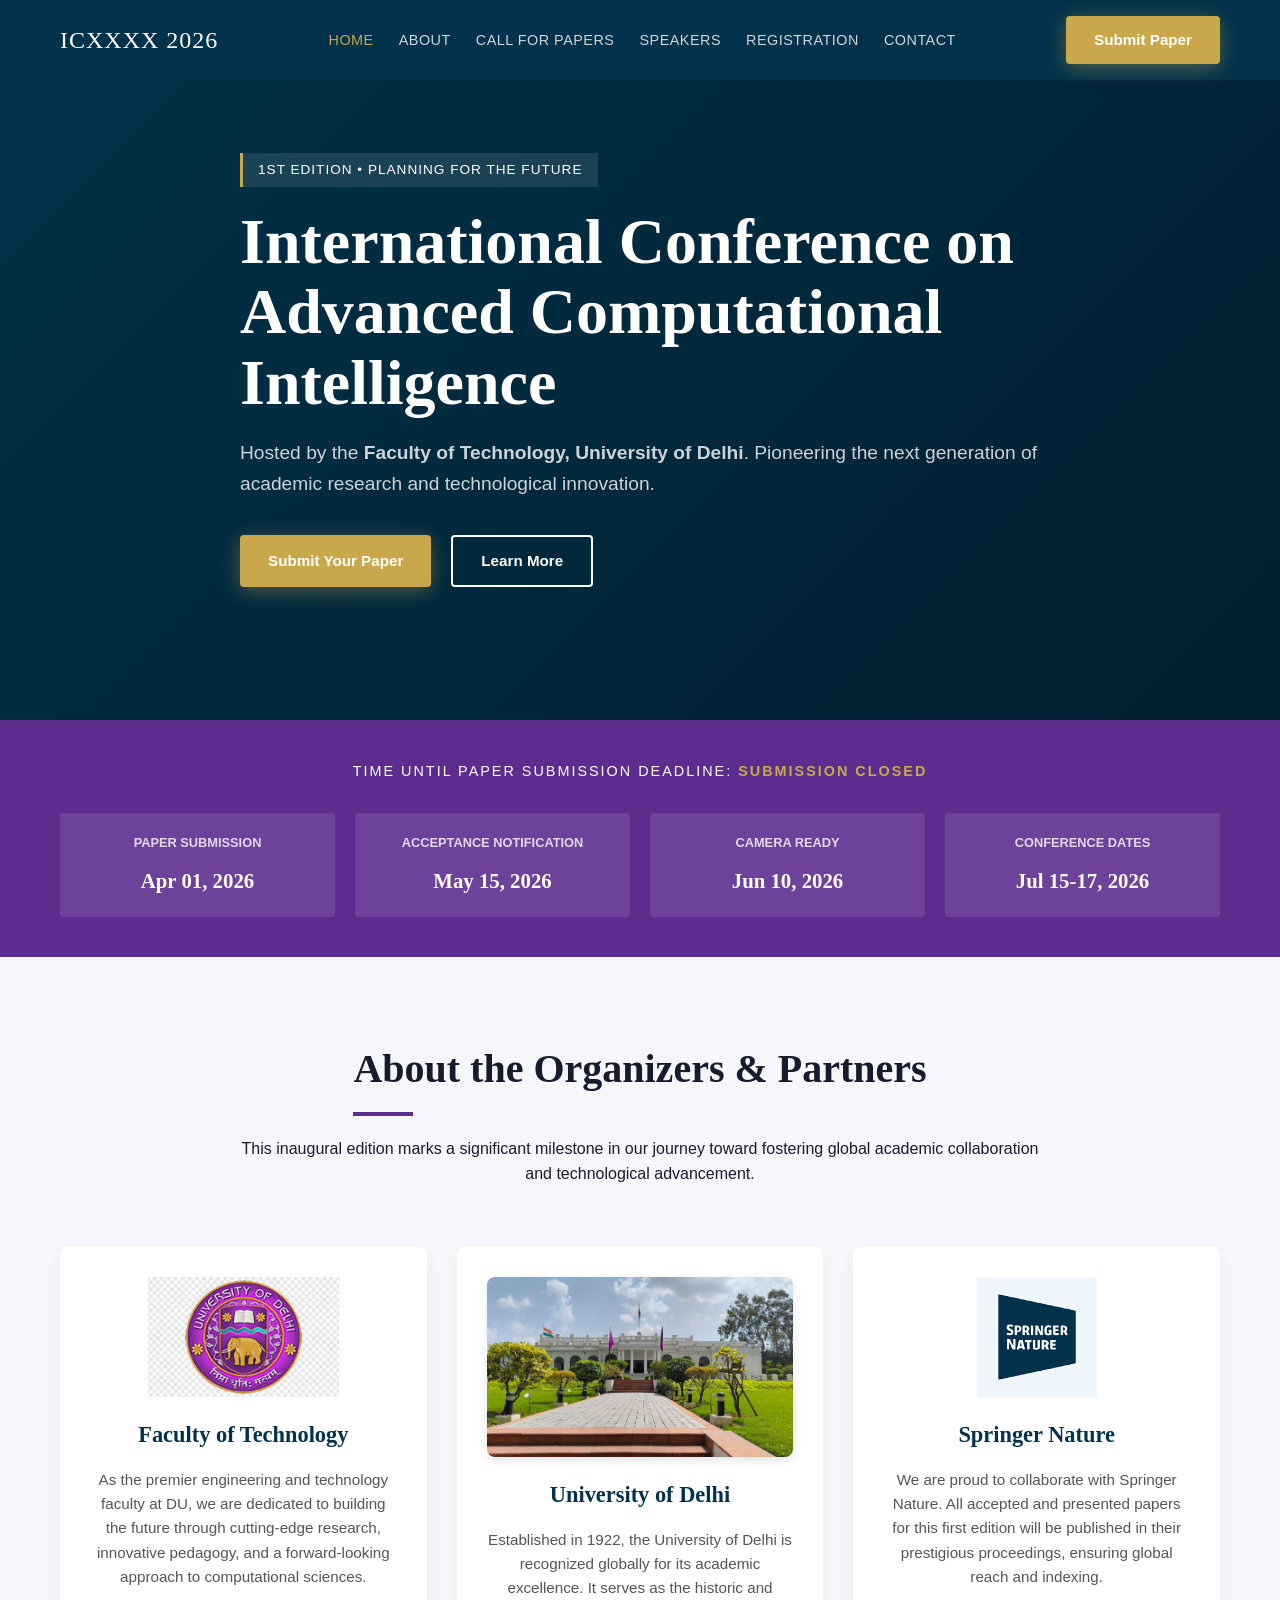
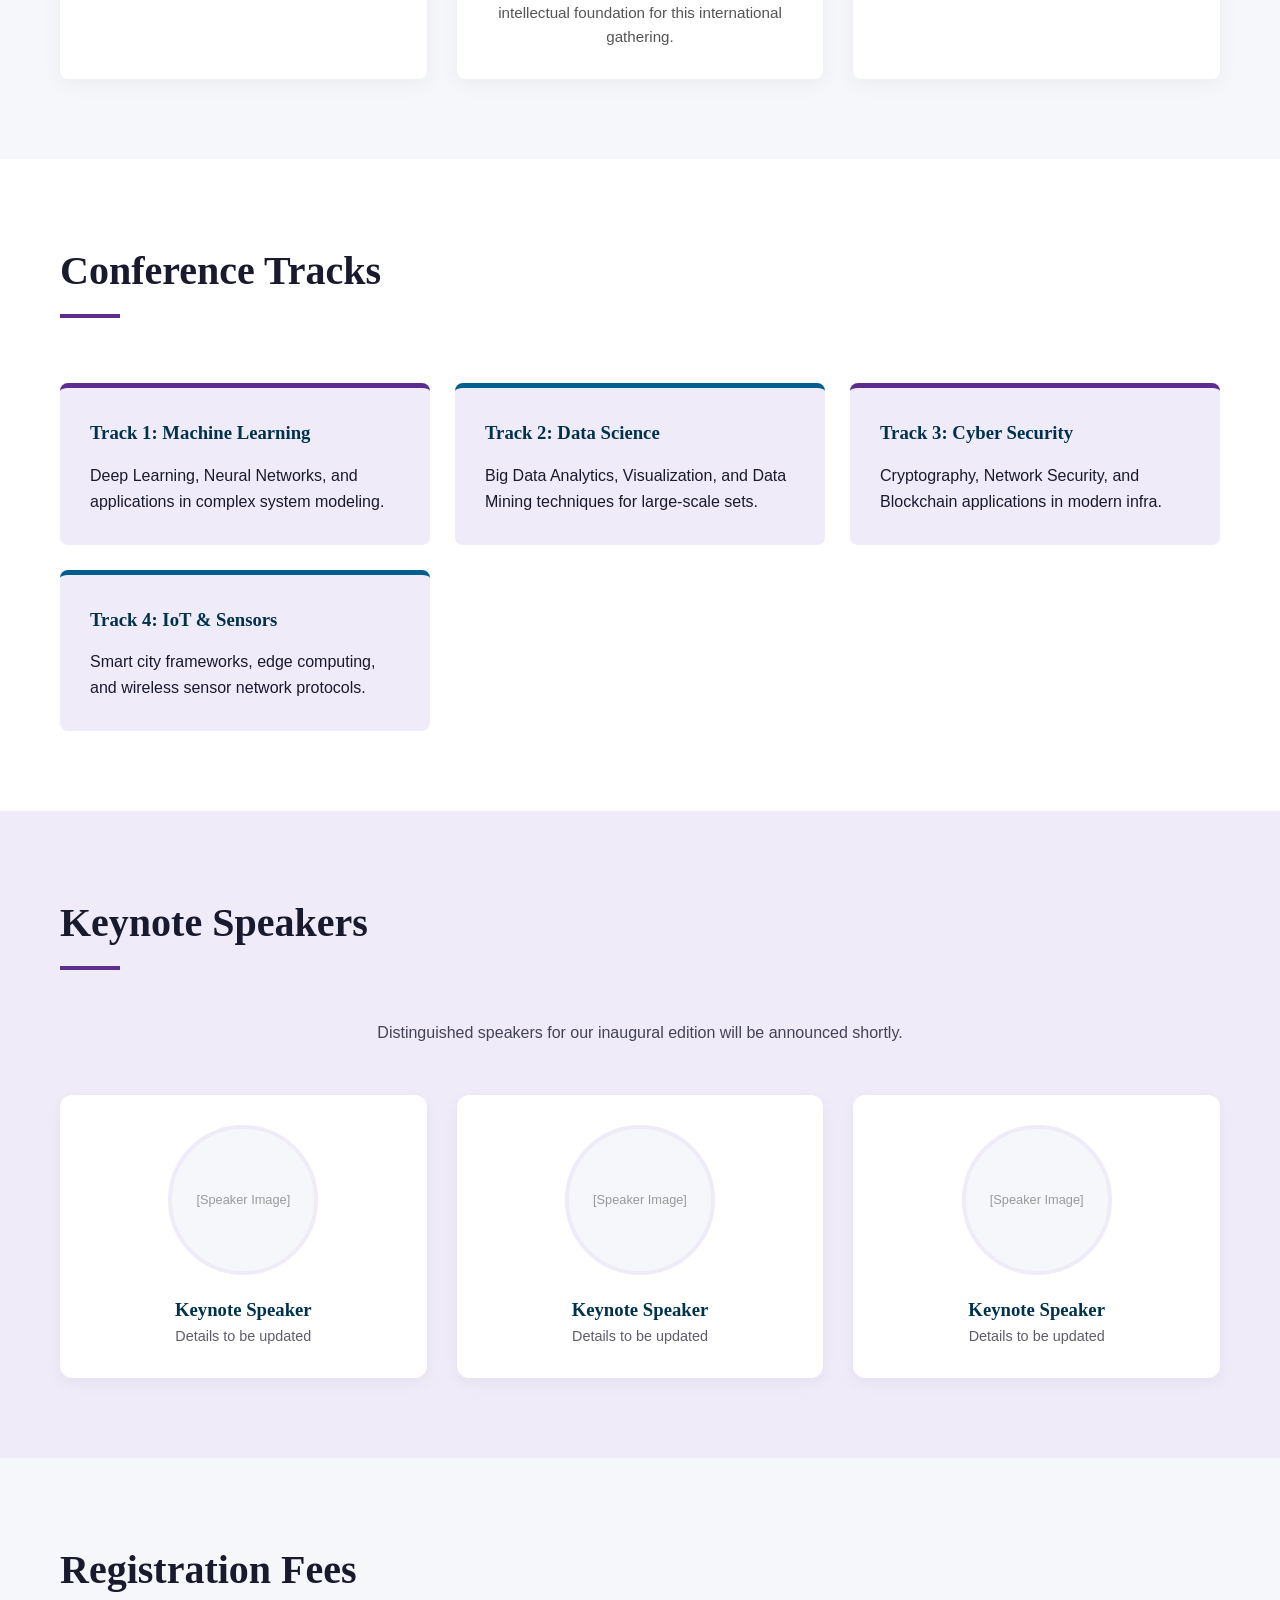
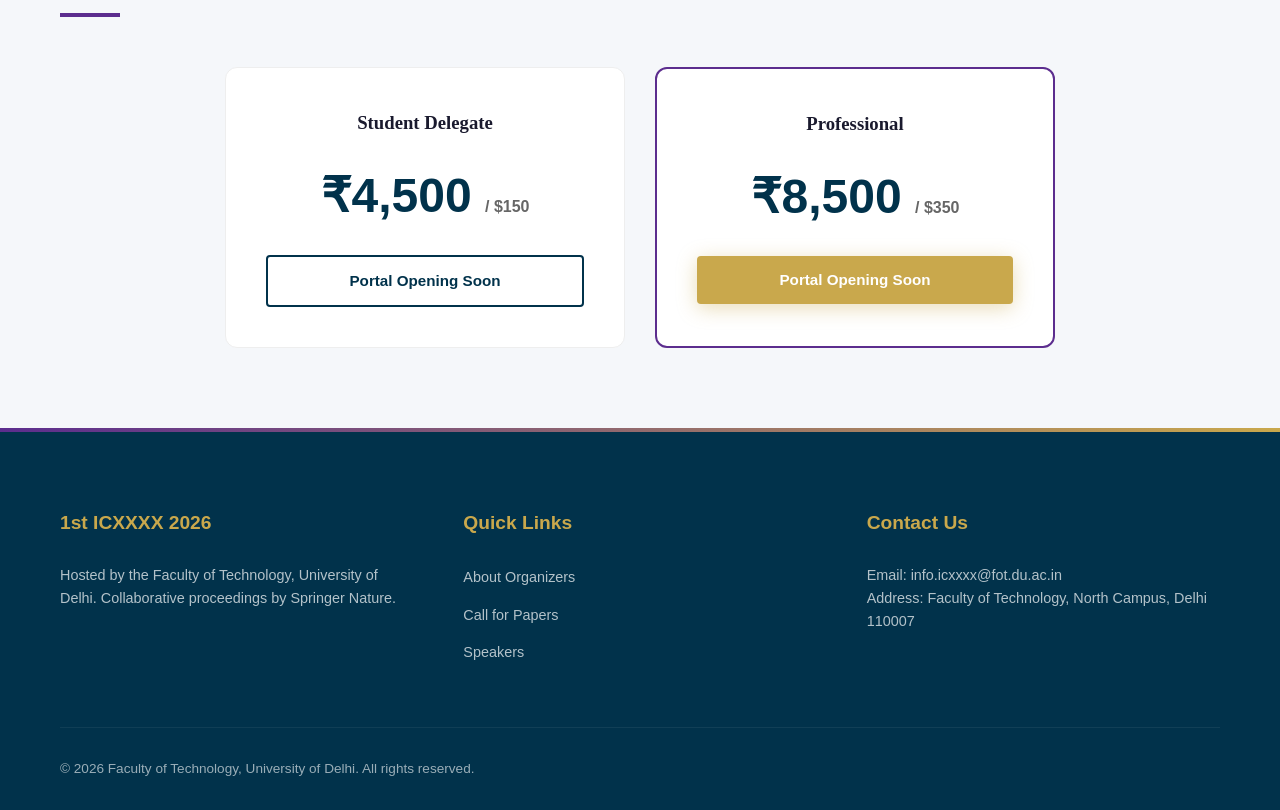
==== index.html @ 498c38d0 "Initial commit: Setup conference website with styling and images" ====
<!DOCTYPE html>
<html lang="en">
<head>
    <meta charset="UTF-8">
    <meta name="viewport" content="width=device-width, initial-scale=1.0">
    <title>1st ICXXXX 2026 | Faculty of Technology, University of Delhi</title>
    
    <meta http-equiv="Content-Security-Policy" content="default-src 'self'; style-src 'self' 'unsafe-inline' https://fonts.googleapis.com; font-src 'self' https://fonts.gstatic.com; script-src 'self'; img-src 'self' data: https:;">

    <link rel="preconnect" href="https://fonts.googleapis.com">
    <link rel="preconnect" href="https://fonts.gstatic.com" crossorigin>
    <link href="https://fonts.googleapis.com/css2?family=DM+Sans:ital,opsz,wght@0,9..40,100..1000;1,9..40,100..1000&family=EB+Garamond:ital,wght@0,400..800;1,400..800&display=swap" rel="stylesheet">

    <link rel="stylesheet" href="style.css">
    <script src="script.js" defer></script>
</head>
<body>

    <nav id="navbar">
        <div class="container nav-content">
            <div class="logo">ICXXXX 2026</div>
            <ul class="nav-links">
                <li><a href="#home" class="active">Home</a></li>
                <li><a href="#about">About</a></li>
                <li><a href="#cfp">Call for Papers</a></li>
                <li><a href="#speakers">Speakers</a></li>
                <li><a href="#registration">Registration</a></li>
                <li><a href="#contact">Contact</a></li>
            </ul>
            <a href="#cfp" class="btn btn-gold">Submit Paper</a>
            <div class="hamburger">☰</div>
        </div>
    </nav>

    <main>
        <section class="hero" id="home">
            <div class="container">
                <div class="hero-content reveal">
                    <span class="hero-badge">1st Edition • Planning for the Future</span>
                    <h1>International Conference on Advanced Computational Intelligence</h1>
                    <p>Hosted by the <strong>Faculty of Technology, University of Delhi</strong>. Pioneering the next generation of academic research and technological innovation. </p>
                    
                    <div class="hero-btns">
                        <a href="#cfp" class="btn btn-gold">Submit Your Paper</a>
                        <a href="#about" class="btn btn-outline">Learn More</a>
                    </div>
                </div>
            </div>
        </section>

        <section class="dates-strip">
            <div class="container">
                <div class="countdown-container">
                    Time until Paper Submission Deadline: <span id="timer" style="color: var(--gold); font-weight: bold;">-- : -- : -- : --</span>
                </div>
                <div class="dates-grid">
                    <div class="date-card">
                        <h4>Paper Submission</h4>
                        <div class="date-val">Apr 01, 2026</div>
                    </div>
                    <div class="date-card">
                        <h4>Acceptance Notification</h4>
                        <div class="date-val">May 15, 2026</div>
                    </div>
                    <div class="date-card">
                        <h4>Camera Ready</h4>
                        <div class="date-val">Jun 10, 2026</div>
                    </div>
                    <div class="date-card">
                        <h4>Conference Dates</h4>
                        <div class="date-val">Jul 15-17, 2026</div>
                    </div>
                </div>
            </div>
        </section>

        <section class="section-padding" id="about">
            <div class="container">
                <div class="reveal" style="text-align: center; margin-bottom: 60px;">
                    <h2 class="section-title" style="margin: 0 auto 20px;">About the Organizers & Partners</h2>
                    <p style="max-width: 800px; margin: 0 auto;">This inaugural edition marks a significant milestone in our journey toward fostering global academic collaboration and technological advancement.</p>
                </div>

                <div class="about-collaborators">
                    <div class="collab-card reveal">
                        <div class="logo-wrapper">
                            <img src="images/du_logo.jpeg" alt="University of Delhi Logo" class="collab-logo">
                        </div>
                        <h3>Faculty of Technology</h3>
                        <p>As the premier engineering and technology faculty at DU, we are dedicated to building the future through cutting-edge research, innovative pedagogy, and a forward-looking approach to computational sciences.</p>
                    </div>

                    <div class="collab-card reveal">
                        <div class="photo-wrapper">
                            <img src="images/vice_regal_lodge.webp" alt="Vice Regal Lodge, University of Delhi" class="collab-photo">
                        </div>
                        <h3>University of Delhi</h3>
                        <p>Established in 1922, the University of Delhi is recognized globally for its academic excellence. It serves as the historic and intellectual foundation for this international gathering.</p>
                    </div>

                    <div class="collab-card reveal">
                        <div class="logo-wrapper">
                            <img src="images/springer_logo.png" alt="Springer Nature Logo" class="collab-logo">
                        </div>
                        <h3>Springer Nature</h3>
                        <p>We are proud to collaborate with Springer Nature. All accepted and presented papers for this first edition will be published in their prestigious proceedings, ensuring global reach and indexing.</p>
                    </div>
                </div>
            </div>
        </section>

        <section class="section-padding" id="cfp" style="background: var(--white);">
            <div class="container">
                <h2 class="section-title">Conference Tracks</h2>
                <div class="tracks-grid">
                    <div class="track-card reveal">
                        <h3>Track 1: Machine Learning</h3>
                        <p>Deep Learning, Neural Networks, and applications in complex system modeling.</p>
                    </div>
                    <div class="track-card reveal">
                        <h3>Track 2: Data Science</h3>
                        <p>Big Data Analytics, Visualization, and Data Mining techniques for large-scale sets.</p>
                    </div>
                    <div class="track-card reveal">
                        <h3>Track 3: Cyber Security</h3>
                        <p>Cryptography, Network Security, and Blockchain applications in modern infra.</p>
                    </div>
                    <div class="track-card reveal">
                        <h3>Track 4: IoT & Sensors</h3>
                        <p>Smart city frameworks, edge computing, and wireless sensor network protocols.</p>
                    </div>
                </div>
            </div>
        </section>

        <section class="section-padding" id="speakers" style="background: var(--lavender);">
            <div class="container">
                <h2 class="section-title" style="text-align: center; margin: 0 auto 50px;">Keynote Speakers</h2>
                <p style="text-align: center; margin-bottom: 50px; opacity: 0.8;">Distinguished speakers for our inaugural edition will be announced shortly.</p>
                
                <div class="speaker-grid">
                    <div class="speaker-card reveal">
                        <div class="speaker-img-placeholder">
                            <span>[Speaker Image]</span>
                        </div>
                        <h3 style="color: var(--navy);">Keynote Speaker</h3>
                        <p style="font-size: 0.9rem; opacity: 0.7;">Details to be updated</p>
                    </div>
                    <div class="speaker-card reveal">
                        <div class="speaker-img-placeholder">
                            <span>[Speaker Image]</span>
                        </div>
                        <h3 style="color: var(--navy);">Keynote Speaker</h3>
                        <p style="font-size: 0.9rem; opacity: 0.7;">Details to be updated</p>
                    </div>
                    <div class="speaker-card reveal">
                        <div class="speaker-img-placeholder">
                            <span>[Speaker Image]</span>
                        </div>
                        <h3 style="color: var(--navy);">Keynote Speaker</h3>
                        <p style="font-size: 0.9rem; opacity: 0.7;">Details to be updated</p>
                    </div>
                </div>
            </div>
        </section>

        <section class="section-padding" id="registration" style="background: var(--offwhite);">
            <div class="container">
                <h2 class="section-title" style="text-align: center; margin: 0 auto 50px;">Registration Fees</h2>
                <div class="pricing-grid">
                    <div class="price-card reveal">
                        <h3>Student Delegate</h3>
                        <div class="price">₹4,500 <span>/ $150</span></div>
                        <a href="#" class="btn btn-outline" style="width: 100%; border-color: var(--navy); color: var(--navy);">Portal Opening Soon</a>
                    </div>
                    <div class="price-card featured reveal">
                        <h3>Professional</h3>
                        <div class="price">₹8,500 <span>/ $350</span></div>
                        <a href="#" class="btn btn-gold" style="width: 100%;">Portal Opening Soon</a>
                    </div>
                </div>
            </div>
        </section>
    </main>

    <footer id="contact">
        <div class="container">
            <div class="footer-grid">
                <div class="footer-col">
                    <h4>1st ICXXXX 2026</h4>
                    <p style="opacity: 0.7; font-size: 0.9rem;">Hosted by the Faculty of Technology, University of Delhi. Collaborative proceedings by Springer Nature.</p>
                </div>
                <div class="footer-col">
                    <h4>Quick Links</h4>
                    <ul class="footer-links">
                        <li><a href="#about">About Organizers</a></li>
                        <li><a href="#cfp">Call for Papers</a></li>
                        <li><a href="#speakers">Speakers</a></li>
                    </ul>
                </div>
                <div class="footer-col">
                    <h4>Contact Us</h4>
                    <p style="opacity: 0.7; font-size: 0.9rem;">Email: info.icxxxx@fot.du.ac.in<br>Address: Faculty of Technology, North Campus, Delhi 110007</p>
                </div>
            </div>
            <div class="bottom-bar">
                <div>&copy; 2026 Faculty of Technology, University of Delhi. All rights reserved.</div>
            </div>
        </div>
    </footer>
</body>
</html>
---- style.css ----
:root {
    --navy: #01324B;
    --purple: #5C2D8E;
    --blue: #025E8D;
    --gold: #C9A84C;
    --red: #BE1818;
    --lavender: #F0EBF8;
    --offwhite: #F5F7FA;
    --text: #1A1A2E;
    --white: #FFFFFF;
    --transition: all 0.3s cubic-bezier(0.4, 0, 0.2, 1);
}

* { margin: 0; padding: 0; box-sizing: border-box; }
html { scroll-behavior: smooth; }
body { font-family: 'DM Sans', sans-serif; background-color: var(--offwhite); color: var(--text); line-height: 1.6; overflow-x: hidden; }
h1, h2, h3, .serif { font-family: 'EB Garamond', serif; font-weight: 600; }
ul { list-style: none; }
a { text-decoration: none; color: inherit; transition: var(--transition); }

.container { max-width: 1200px; margin: 0 auto; padding: 0 20px; }
.section-padding { padding: 80px 0; }

.btn { padding: 12px 28px; border-radius: 4px; font-weight: 600; cursor: pointer; display: inline-flex; align-items: center; justify-content: center; transition: var(--transition); border: none; font-size: 0.95rem; }
.btn-gold { background-color: var(--gold); color: var(--white); box-shadow: 0 4px 20px rgba(201, 168, 76, 0.4); }
.btn-gold:hover { transform: translateY(-2px); box-shadow: 0 6px 25px rgba(201, 168, 76, 0.6); }
.btn-outline { background: transparent; border: 2px solid var(--white); color: var(--white); }
.btn-outline:hover { background: var(--white); color: var(--navy); }

/* --- NAVBAR --- */
nav { background-color: var(--navy); height: 80px; display: flex; align-items: center; position: fixed; top: 0; width: 100%; z-index: 1000; transition: var(--transition); }
nav.scrolled { height: 70px; box-shadow: 0 10px 30px rgba(0,0,0,0.15); }
.nav-content { display: flex; justify-content: space-between; align-items: center; width: 100%; }
.logo { font-family: 'EB Garamond', serif; color: var(--white); font-size: 1.5rem; letter-spacing: 1px; }
.nav-links { display: flex; gap: 25px; align-items: center; }
.nav-links a { color: rgba(255,255,255,0.8); font-size: 0.9rem; text-transform: uppercase; letter-spacing: 0.5px; }
.nav-links a:hover, .nav-links a.active { color: var(--gold); }
.hamburger { display: none; cursor: pointer; color: white; font-size: 1.5rem; }

/* --- HERO --- */
.hero { padding-top: 140px; padding-bottom: 80px; background: linear-gradient(135deg, var(--navy) 0%, #001f2e 100%); position: relative; color: var(--white); min-height: 80vh; display: flex; align-items: center; }
.hero-content { position: relative; z-index: 1; max-width: 800px; }
.hero-badge { display: inline-block; background: rgba(255,255,255,0.1); padding: 6px 15px; border-left: 3px solid var(--gold); font-size: 0.85rem; margin-bottom: 20px; text-transform: uppercase; letter-spacing: 1px; }
.hero h1 { font-size: 4rem; line-height: 1.1; margin-bottom: 20px; }
.hero p { font-size: 1.2rem; margin-bottom: 35px; color: rgba(255,255,255,0.8); }
.hero-btns { display: flex; gap: 20px; margin-bottom: 40px; }

/* --- DATES STRIP --- */
.dates-strip { background-color: var(--purple); color: var(--white); padding: 40px 0; }
.countdown-container { text-align: center; margin-bottom: 30px; font-size: 0.9rem; text-transform: uppercase; letter-spacing: 2px; }
.dates-grid { display: grid; grid-template-columns: repeat(auto-fit, minmax(200px, 1fr)); gap: 20px; }
.date-card { background: rgba(255,255,255,0.1); padding: 20px; border-radius: 4px; text-align: center; transition: var(--transition); }
.date-card h4 { font-size: 0.8rem; text-transform: uppercase; margin-bottom: 10px; opacity: 0.8; }
.date-card .date-val { font-family: 'EB Garamond', serif; font-size: 1.3rem; font-weight: bold; }

/* --- ABOUT ORGANIZERS --- */
.section-title { font-size: 2.5rem; margin-bottom: 25px; position: relative; padding-bottom: 15px; display: inline-block; }
.section-title::after { content: ''; position: absolute; bottom: 0; left: 0; width: 60px; height: 4px; background: var(--purple); }

.about-collaborators { display: grid; grid-template-columns: repeat(auto-fit, minmax(300px, 1fr)); gap: 30px; margin-top: 40px; }
.collab-card { background: var(--white); padding: 30px; border-radius: 8px; box-shadow: 0 5px 20px rgba(0,0,0,0.05); text-align: center; }
.collab-card h3 { color: var(--navy); margin-bottom: 15px; font-size: 1.4rem; }
.collab-card p { font-size: 0.95rem; color: #555; }

/* --- COLLABORATOR IMAGES --- */
.logo-wrapper { height: 120px; width: 100%; display: flex; align-items: center; justify-content: center; margin-bottom: 20px; }
.collab-logo { max-width: 100%; max-height: 100%; object-fit: contain; }
.photo-wrapper { height: 180px; width: 100%; border-radius: 8px; overflow: hidden; margin-bottom: 20px; box-shadow: 0 4px 10px rgba(0,0,0,0.1); }
.collab-photo { width: 100%; height: 100%; object-fit: cover; }

/* --- CFP TRACKS --- */
.tracks-grid { display: grid; grid-template-columns: repeat(auto-fit, minmax(350px, 1fr)); gap: 25px; margin-top: 40px; }
.track-card { background: var(--lavender); padding: 30px; border-radius: 8px; border-top: 5px solid var(--purple); transition: var(--transition); }
.track-card:nth-child(even) { border-top-color: var(--blue); }
.track-card:hover { transform: translateY(-5px); box-shadow: 0 10px 20px rgba(0,0,0,0.05); }
.track-card h3 { margin-bottom: 15px; color: var(--navy); }

/* --- SPEAKERS --- */
.speaker-grid { display: grid; grid-template-columns: repeat(auto-fit, minmax(250px, 1fr)); gap: 30px; }
.speaker-card { background: var(--white); padding: 30px; text-align: center; border-radius: 12px; box-shadow: 0 5px 15px rgba(0,0,0,0.05); transition: var(--transition); }
.speaker-card:hover { transform: translateY(-10px); }
.speaker-img-placeholder { width: 150px; height: 150px; background: var(--offwhite); border-radius: 50%; margin: 0 auto 20px; border: 4px solid var(--lavender); display: flex; align-items: center; justify-content: center; font-size: 0.8rem; color: #999; text-align: center; }

/* --- REGISTRATION --- */
.pricing-grid { display: flex; justify-content: center; gap: 30px; flex-wrap: wrap; }
.price-card { background: var(--white); padding: 40px; border-radius: 12px; width: 100%; max-width: 400px; text-align: center; border: 1px solid #eee; position: relative; }
.price-card.featured { border: 2px solid var(--purple); transform: scale(1.05); z-index: 2; }
.price-card .price { font-size: 3rem; font-weight: bold; color: var(--navy); margin: 20px 0; }
.price-card .price span { font-size: 1rem; color: #666; }

/* --- FOOTER --- */
footer { background: var(--navy); color: var(--white); padding-top: 80px; position: relative; }
footer::before { content: ''; position: absolute; top: 0; left: 0; width: 100%; height: 4px; background: linear-gradient(90deg, var(--purple), var(--gold)); }
.footer-grid { display: grid; grid-template-columns: repeat(auto-fit, minmax(250px, 1fr)); gap: 50px; padding-bottom: 50px; }
.footer-col h4 { margin-bottom: 25px; font-size: 1.2rem; color: var(--gold); }
.footer-links li { margin-bottom: 12px; }
.footer-links a { opacity: 0.7; font-size: 0.9rem; }
.footer-links a:hover { opacity: 1; padding-left: 5px; color: var(--gold); }
.bottom-bar { border-top: 1px solid rgba(255,255,255,0.1); padding: 30px 0; display: flex; justify-content: space-between; align-items: center; font-size: 0.85rem; opacity: 0.6; }

/* --- ANIMATIONS --- */
.reveal { opacity: 0; transform: translateY(30px); transition: all 0.8s ease-out; }
.reveal.active { opacity: 1; transform: translateY(0); }

/* --- RESPONSIVE --- */
@media (max-width: 992px) { .hero h1 { font-size: 3rem; } .price-card.featured { transform: scale(1); } }
@media (max-width: 768px) { .nav-links { display: none; } .hamburger { display: block; } .hero h1 { font-size: 2.5rem; } .hero-btns { flex-direction: column; } }
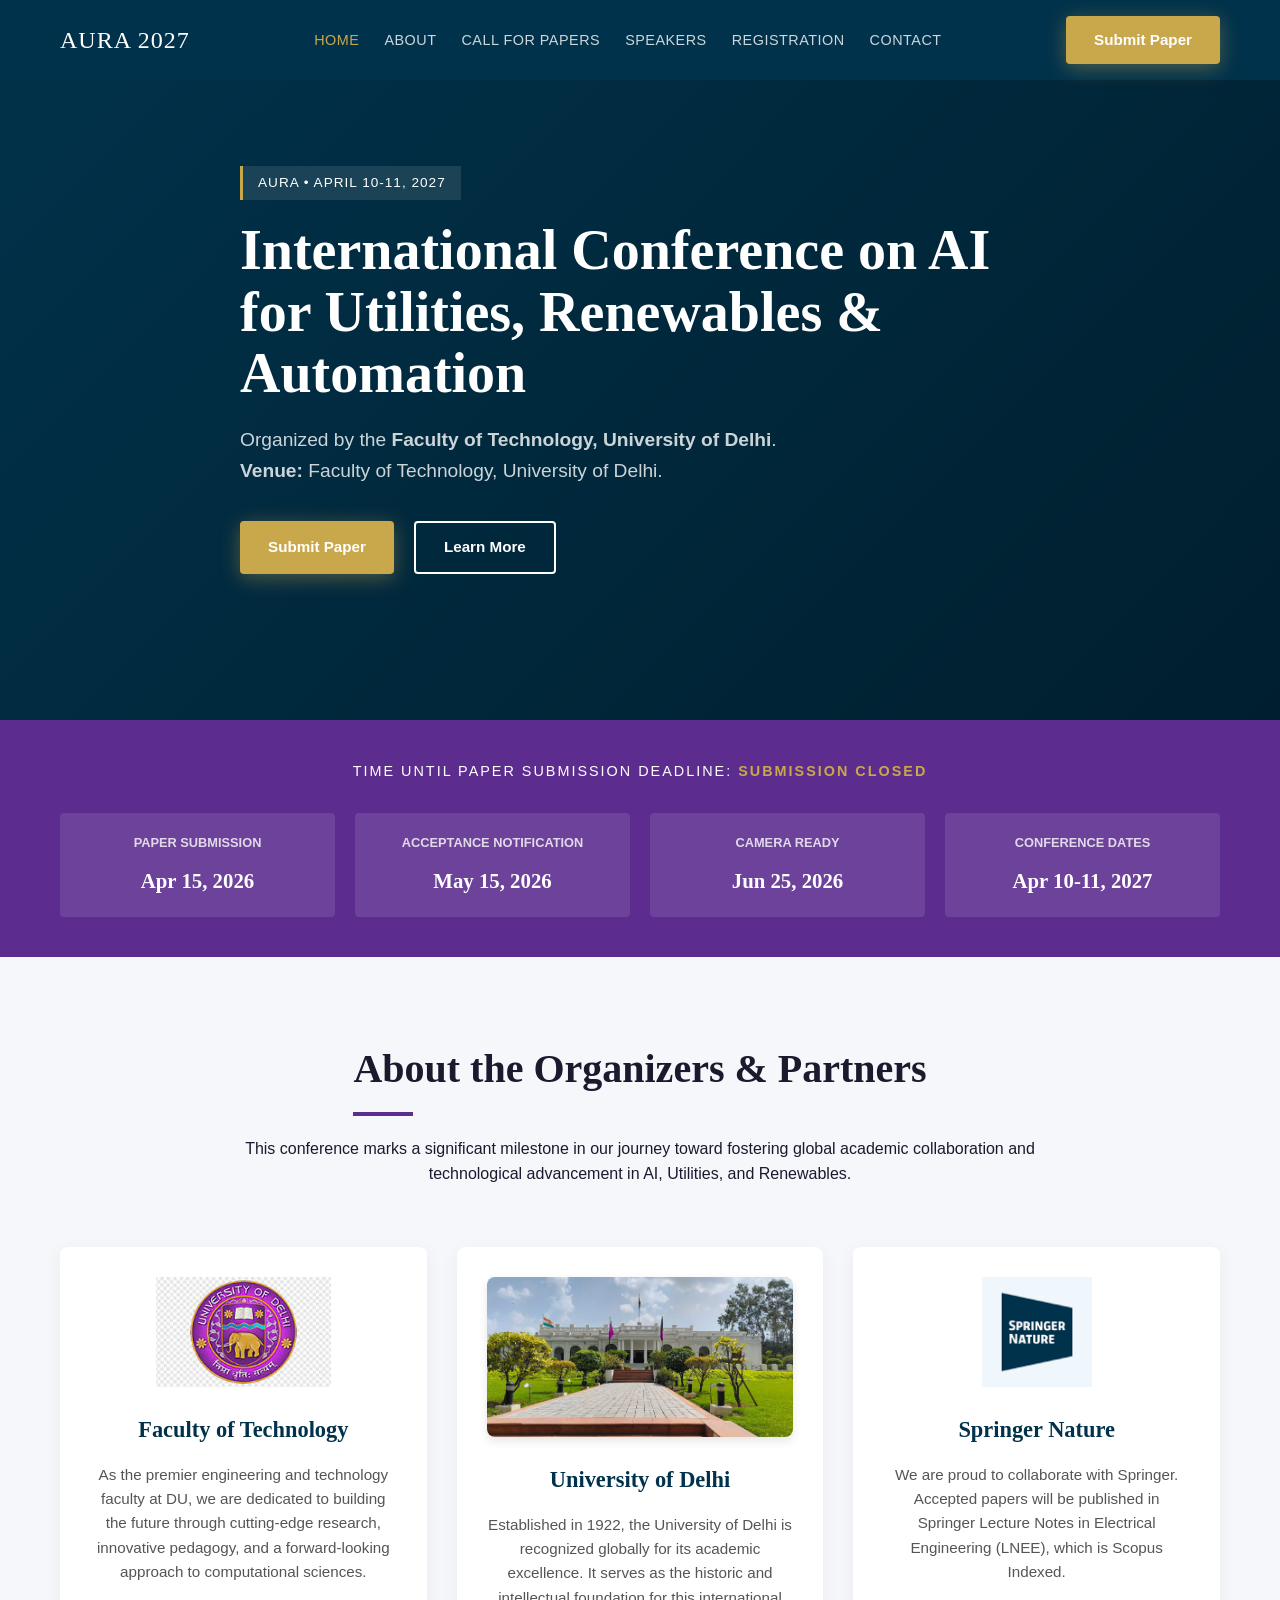
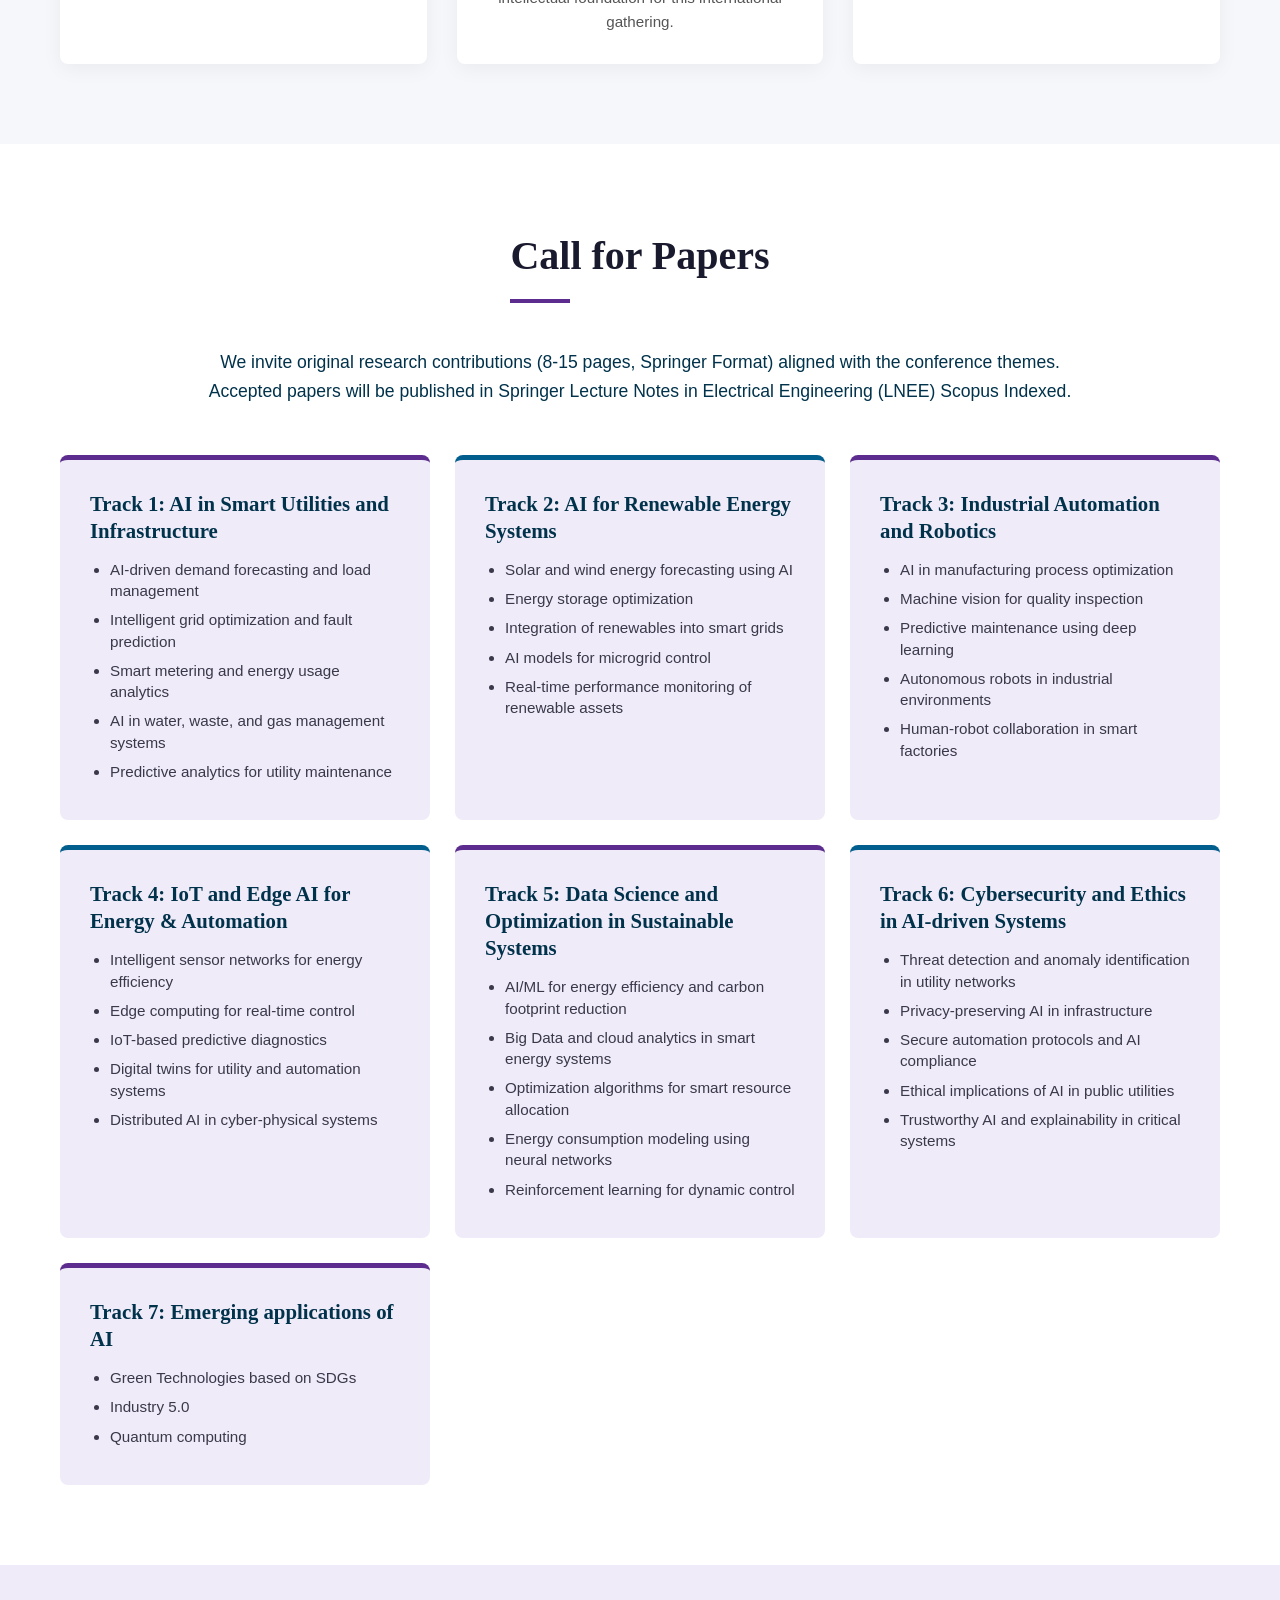
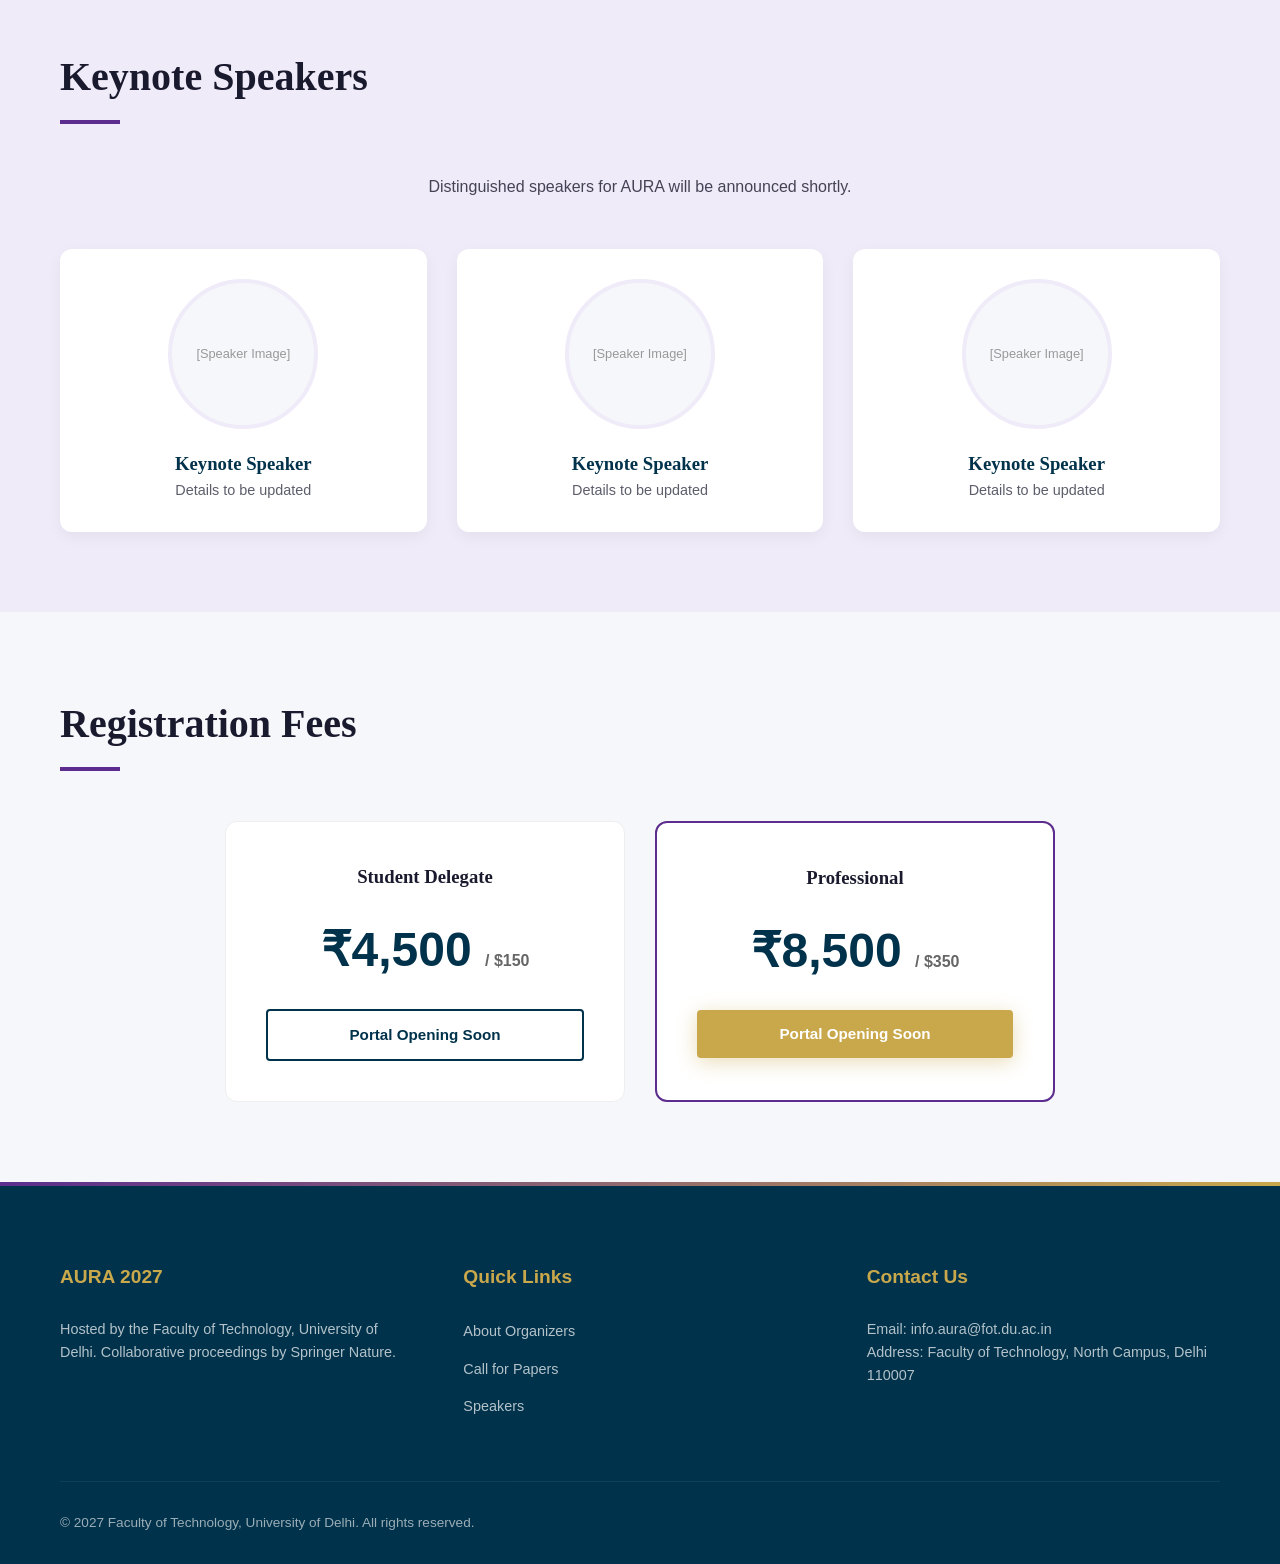
==== commit 5e922089: "Updated website to AURA 2027, added new tracks, and created submission portal UI" ====
--- a/index.html
+++ b/index.html
@@ -3,7 +3,7 @@
 <head>
     <meta charset="UTF-8">
     <meta name="viewport" content="width=device-width, initial-scale=1.0">
-    <title>1st ICXXXX 2026 | Faculty of Technology, University of Delhi</title>
+    <title>AURA 2027 | Faculty of Technology, University of Delhi</title>
     
     <meta http-equiv="Content-Security-Policy" content="default-src 'self'; style-src 'self' 'unsafe-inline' https://fonts.googleapis.com; font-src 'self' https://fonts.gstatic.com; script-src 'self'; img-src 'self' data: https:;">
 
@@ -18,7 +18,7 @@
 
     <nav id="navbar">
         <div class="container nav-content">
-            <div class="logo">ICXXXX 2026</div>
+            <div class="logo">AURA 2027</div>
             <ul class="nav-links">
                 <li><a href="#home" class="active">Home</a></li>
                 <li><a href="#about">About</a></li>
@@ -27,7 +27,7 @@
                 <li><a href="#registration">Registration</a></li>
                 <li><a href="#contact">Contact</a></li>
             </ul>
-            <a href="#cfp" class="btn btn-gold">Submit Paper</a>
+            <a href="submission.html" class="btn btn-gold">Submit Paper</a>
             <div class="hamburger">☰</div>
         </div>
     </nav>
@@ -36,12 +36,13 @@
         <section class="hero" id="home">
             <div class="container">
                 <div class="hero-content reveal">
-                    <span class="hero-badge">1st Edition • Planning for the Future</span>
-                    <h1>International Conference on Advanced Computational Intelligence</h1>
-                    <p>Hosted by the <strong>Faculty of Technology, University of Delhi</strong>. Pioneering the next generation of academic research and technological innovation. </p>
+                    <span class="hero-badge">AURA • April 10-11, 2027</span>
+                    <h1>International Conference on AI for Utilities, Renewables & Automation</h1>
+                    <p>Organized by the <strong>Faculty of Technology, University of Delhi</strong>.<br>
+                    <strong>Venue:</strong> Faculty of Technology, University of Delhi.</p>
                     
                     <div class="hero-btns">
-                        <a href="#cfp" class="btn btn-gold">Submit Your Paper</a>
+                        <a href="submission.html" class="btn btn-gold">Submit Paper</a>
                         <a href="#about" class="btn btn-outline">Learn More</a>
                     </div>
                 </div>
@@ -56,7 +57,7 @@
                 <div class="dates-grid">
                     <div class="date-card">
                         <h4>Paper Submission</h4>
-                        <div class="date-val">Apr 01, 2026</div>
+                        <div class="date-val">Apr 15, 2026</div>
                     </div>
                     <div class="date-card">
                         <h4>Acceptance Notification</h4>
@@ -64,11 +65,11 @@
                     </div>
                     <div class="date-card">
                         <h4>Camera Ready</h4>
-                        <div class="date-val">Jun 10, 2026</div>
+                        <div class="date-val">Jun 25, 2026</div>
                     </div>
                     <div class="date-card">
                         <h4>Conference Dates</h4>
-                        <div class="date-val">Jul 15-17, 2026</div>
+                        <div class="date-val">Apr 10-11, 2027</div>
                     </div>
                 </div>
             </div>
@@ -78,7 +79,7 @@
             <div class="container">
                 <div class="reveal" style="text-align: center; margin-bottom: 60px;">
                     <h2 class="section-title" style="margin: 0 auto 20px;">About the Organizers & Partners</h2>
-                    <p style="max-width: 800px; margin: 0 auto;">This inaugural edition marks a significant milestone in our journey toward fostering global academic collaboration and technological advancement.</p>
+                    <p style="max-width: 800px; margin: 0 auto;">This conference marks a significant milestone in our journey toward fostering global academic collaboration and technological advancement in AI, Utilities, and Renewables.</p>
                 </div>
 
                 <div class="about-collaborators">
@@ -103,7 +104,7 @@
                             <img src="images/springer_logo.png" alt="Springer Nature Logo" class="collab-logo">
                         </div>
                         <h3>Springer Nature</h3>
-                        <p>We are proud to collaborate with Springer Nature. All accepted and presented papers for this first edition will be published in their prestigious proceedings, ensuring global reach and indexing.</p>
+                        <p>We are proud to collaborate with Springer. Accepted papers will be published in Springer Lecture Notes in Electrical Engineering (LNEE), which is Scopus Indexed.</p>
                     </div>
                 </div>
             </div>
@@ -111,23 +112,81 @@
 
         <section class="section-padding" id="cfp" style="background: var(--white);">
             <div class="container">
-                <h2 class="section-title">Conference Tracks</h2>
+                <div class="reveal" style="text-align: center; margin-bottom: 50px;">
+                    <h2 class="section-title">Call for Papers</h2>
+                    <p style="max-width: 900px; margin: 20px auto 0; font-size: 1.1rem; color: var(--navy);">
+                        We invite original research contributions (8-15 pages, Springer Format) aligned with the conference themes. Accepted papers will be published in Springer Lecture Notes in Electrical Engineering (LNEE) Scopus Indexed.
+                    </p>
+                </div>
+                
                 <div class="tracks-grid">
                     <div class="track-card reveal">
-                        <h3>Track 1: Machine Learning</h3>
-                        <p>Deep Learning, Neural Networks, and applications in complex system modeling.</p>
-                    </div>
-                    <div class="track-card reveal">
-                        <h3>Track 2: Data Science</h3>
-                        <p>Big Data Analytics, Visualization, and Data Mining techniques for large-scale sets.</p>
-                    </div>
-                    <div class="track-card reveal">
-                        <h3>Track 3: Cyber Security</h3>
-                        <p>Cryptography, Network Security, and Blockchain applications in modern infra.</p>
-                    </div>
-                    <div class="track-card reveal">
-                        <h3>Track 4: IoT & Sensors</h3>
-                        <p>Smart city frameworks, edge computing, and wireless sensor network protocols.</p>
+                        <h3>Track 1: AI in Smart Utilities and Infrastructure</h3>
+                        <ul>
+                            <li>AI-driven demand forecasting and load management</li>
+                            <li>Intelligent grid optimization and fault prediction</li>
+                            <li>Smart metering and energy usage analytics</li>
+                            <li>AI in water, waste, and gas management systems</li>
+                            <li>Predictive analytics for utility maintenance</li>
+                        </ul>
+                    </div>
+                    <div class="track-card reveal">
+                        <h3>Track 2: AI for Renewable Energy Systems</h3>
+                        <ul>
+                            <li>Solar and wind energy forecasting using AI</li>
+                            <li>Energy storage optimization</li>
+                            <li>Integration of renewables into smart grids</li>
+                            <li>AI models for microgrid control</li>
+                            <li>Real-time performance monitoring of renewable assets</li>
+                        </ul>
+                    </div>
+                    <div class="track-card reveal">
+                        <h3>Track 3: Industrial Automation and Robotics</h3>
+                        <ul>
+                            <li>AI in manufacturing process optimization</li>
+                            <li>Machine vision for quality inspection</li>
+                            <li>Predictive maintenance using deep learning</li>
+                            <li>Autonomous robots in industrial environments</li>
+                            <li>Human-robot collaboration in smart factories</li>
+                        </ul>
+                    </div>
+                    <div class="track-card reveal">
+                        <h3>Track 4: IoT and Edge AI for Energy & Automation</h3>
+                        <ul>
+                            <li>Intelligent sensor networks for energy efficiency</li>
+                            <li>Edge computing for real-time control</li>
+                            <li>IoT-based predictive diagnostics</li>
+                            <li>Digital twins for utility and automation systems</li>
+                            <li>Distributed AI in cyber-physical systems</li>
+                        </ul>
+                    </div>
+                    <div class="track-card reveal">
+                        <h3>Track 5: Data Science and Optimization in Sustainable Systems</h3>
+                        <ul>
+                            <li>AI/ML for energy efficiency and carbon footprint reduction</li>
+                            <li>Big Data and cloud analytics in smart energy systems</li>
+                            <li>Optimization algorithms for smart resource allocation</li>
+                            <li>Energy consumption modeling using neural networks</li>
+                            <li>Reinforcement learning for dynamic control</li>
+                        </ul>
+                    </div>
+                    <div class="track-card reveal">
+                        <h3>Track 6: Cybersecurity and Ethics in AI-driven Systems</h3>
+                        <ul>
+                            <li>Threat detection and anomaly identification in utility networks</li>
+                            <li>Privacy-preserving AI in infrastructure</li>
+                            <li>Secure automation protocols and AI compliance</li>
+                            <li>Ethical implications of AI in public utilities</li>
+                            <li>Trustworthy AI and explainability in critical systems</li>
+                        </ul>
+                    </div>
+                    <div class="track-card reveal">
+                        <h3>Track 7: Emerging applications of AI</h3>
+                        <ul>
+                            <li>Green Technologies based on SDGs</li>
+                            <li>Industry 5.0</li>
+                            <li>Quantum computing</li>
+                        </ul>
                     </div>
                 </div>
             </div>
@@ -136,7 +195,7 @@
         <section class="section-padding" id="speakers" style="background: var(--lavender);">
             <div class="container">
                 <h2 class="section-title" style="text-align: center; margin: 0 auto 50px;">Keynote Speakers</h2>
-                <p style="text-align: center; margin-bottom: 50px; opacity: 0.8;">Distinguished speakers for our inaugural edition will be announced shortly.</p>
+                <p style="text-align: center; margin-bottom: 50px; opacity: 0.8;">Distinguished speakers for AURA will be announced shortly.</p>
                 
                 <div class="speaker-grid">
                     <div class="speaker-card reveal">
@@ -187,7 +246,7 @@
         <div class="container">
             <div class="footer-grid">
                 <div class="footer-col">
-                    <h4>1st ICXXXX 2026</h4>
+                    <h4>AURA 2027</h4>
                     <p style="opacity: 0.7; font-size: 0.9rem;">Hosted by the Faculty of Technology, University of Delhi. Collaborative proceedings by Springer Nature.</p>
                 </div>
                 <div class="footer-col">
@@ -200,11 +259,11 @@
                 </div>
                 <div class="footer-col">
                     <h4>Contact Us</h4>
-                    <p style="opacity: 0.7; font-size: 0.9rem;">Email: info.icxxxx@fot.du.ac.in<br>Address: Faculty of Technology, North Campus, Delhi 110007</p>
+                    <p style="opacity: 0.7; font-size: 0.9rem;">Email: info.aura@fot.du.ac.in<br>Address: Faculty of Technology, North Campus, Delhi 110007</p>
                 </div>
             </div>
             <div class="bottom-bar">
-                <div>&copy; 2026 Faculty of Technology, University of Delhi. All rights reserved.</div>
+                <div>&copy; 2027 Faculty of Technology, University of Delhi. All rights reserved.</div>
             </div>
         </div>
     </footer>
--- a/style.css
+++ b/style.css
@@ -41,7 +41,7 @@
 .hero { padding-top: 140px; padding-bottom: 80px; background: linear-gradient(135deg, var(--navy) 0%, #001f2e 100%); position: relative; color: var(--white); min-height: 80vh; display: flex; align-items: center; }
 .hero-content { position: relative; z-index: 1; max-width: 800px; }
 .hero-badge { display: inline-block; background: rgba(255,255,255,0.1); padding: 6px 15px; border-left: 3px solid var(--gold); font-size: 0.85rem; margin-bottom: 20px; text-transform: uppercase; letter-spacing: 1px; }
-.hero h1 { font-size: 4rem; line-height: 1.1; margin-bottom: 20px; }
+.hero h1 { font-size: 3.5rem; line-height: 1.1; margin-bottom: 20px; }
 .hero p { font-size: 1.2rem; margin-bottom: 35px; color: rgba(255,255,255,0.8); }
 .hero-btns { display: flex; gap: 20px; margin-bottom: 40px; }
 
@@ -58,22 +58,26 @@
 .section-title::after { content: ''; position: absolute; bottom: 0; left: 0; width: 60px; height: 4px; background: var(--purple); }
 
 .about-collaborators { display: grid; grid-template-columns: repeat(auto-fit, minmax(300px, 1fr)); gap: 30px; margin-top: 40px; }
-.collab-card { background: var(--white); padding: 30px; border-radius: 8px; box-shadow: 0 5px 20px rgba(0,0,0,0.05); text-align: center; }
+.collab-card { background: var(--white); padding: 30px; border-radius: 8px; box-shadow: 0 5px 20px rgba(0,0,0,0.05); text-align: center; display: flex; flex-direction: column; align-items: center; justify-content: flex-start; }
 .collab-card h3 { color: var(--navy); margin-bottom: 15px; font-size: 1.4rem; }
 .collab-card p { font-size: 0.95rem; color: #555; }
 
 /* --- COLLABORATOR IMAGES --- */
-.logo-wrapper { height: 120px; width: 100%; display: flex; align-items: center; justify-content: center; margin-bottom: 20px; }
-.collab-logo { max-width: 100%; max-height: 100%; object-fit: contain; }
-.photo-wrapper { height: 180px; width: 100%; border-radius: 8px; overflow: hidden; margin-bottom: 20px; box-shadow: 0 4px 10px rgba(0,0,0,0.1); }
+.logo-wrapper { height: 110px; width: 100%; display: flex; align-items: center; justify-content: center; margin-bottom: 25px; }
+.collab-logo { max-width: 180px; max-height: 100%; object-fit: contain; }
+.photo-wrapper { height: 160px; width: 100%; border-radius: 8px; overflow: hidden; margin-bottom: 25px; box-shadow: 0 4px 10px rgba(0,0,0,0.1); }
 .collab-photo { width: 100%; height: 100%; object-fit: cover; }
 
 /* --- CFP TRACKS --- */
-.tracks-grid { display: grid; grid-template-columns: repeat(auto-fit, minmax(350px, 1fr)); gap: 25px; margin-top: 40px; }
+.tracks-grid { display: grid; grid-template-columns: repeat(auto-fit, minmax(320px, 1fr)); gap: 25px; margin-top: 40px; }
 .track-card { background: var(--lavender); padding: 30px; border-radius: 8px; border-top: 5px solid var(--purple); transition: var(--transition); }
 .track-card:nth-child(even) { border-top-color: var(--blue); }
 .track-card:hover { transform: translateY(-5px); box-shadow: 0 10px 20px rgba(0,0,0,0.05); }
-.track-card h3 { margin-bottom: 15px; color: var(--navy); }
+.track-card h3 { margin-bottom: 15px; color: var(--navy); font-size: 1.3rem; line-height: 1.3; }
+
+/* Added bullets style for new tracks */
+.track-card ul { list-style: disc; padding-left: 20px; color: var(--text); }
+.track-card ul li { margin-bottom: 8px; font-size: 0.95rem; line-height: 1.4; opacity: 0.85; }
 
 /* --- SPEAKERS --- */
 .speaker-grid { display: grid; grid-template-columns: repeat(auto-fit, minmax(250px, 1fr)); gap: 30px; }
